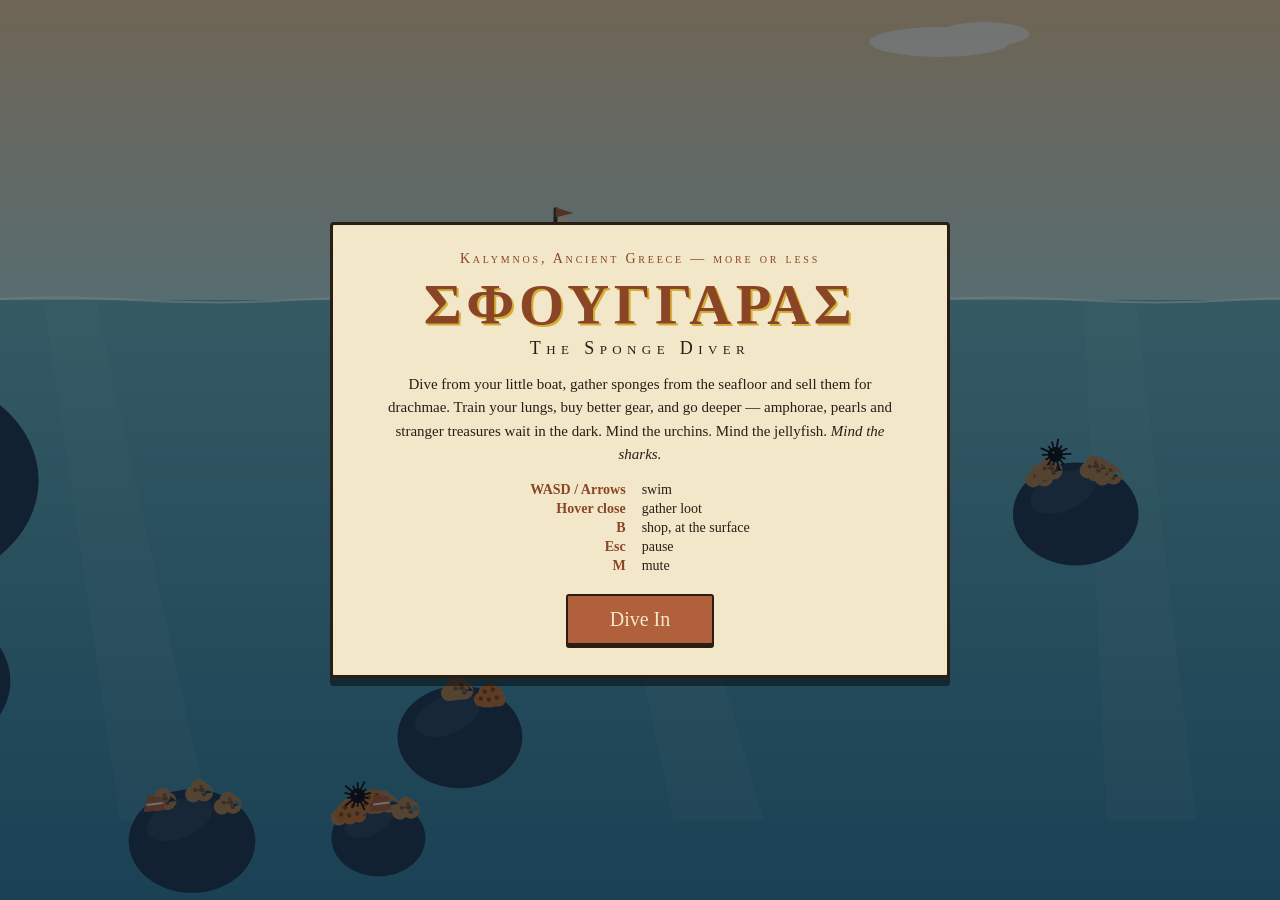
==== index.html @ 18e49848 "all" ====
<!DOCTYPE html>
<html lang="en">
<head>
  <meta charset="UTF-8">
  <meta name="viewport" content="width=device-width, initial-scale=1, maximum-scale=1, user-scalable=no, viewport-fit=cover">
  <title>Σφουγγαράς — Sponge Diver</title>
  <link rel="icon" href="data:image/svg+xml,<svg xmlns='http://www.w3.org/2000/svg' viewBox='0 0 100 100'><text y='.9em' font-size='90'>🔱</text></svg>">
  <link rel="stylesheet" href="style.css">
</head>
<body>

  <canvas id="sea"></canvas>

  <!-- In-game HUD -->
  <div id="hud" class="hidden">
    <div class="hud-panel meander-top">
      <div class="breath-row">
        <span class="hud-label">Breath</span>
        <div class="breath-bar"><div id="breath-fill"></div></div>
      </div>
      <div class="hud-stats">
        <span id="hud-depth">0 m</span>
        <span id="hud-money">₯ 0</span>
      </div>
    </div>
    <div class="hud-panel bag-panel meander-top">
      <span class="hud-label">Net Bag</span>
      <div id="bag-pips"></div>
    </div>
  </div>

  <div id="caption"></div>
  <div id="toasts"></div>
  <div id="surface-hint" class="hidden">At the surface &nbsp;·&nbsp; <b>B</b> — boat shop &nbsp;·&nbsp; <b>S / ↓</b> — dive</div>
  <div id="vignette"></div>
  <div id="flash"></div>

  <!-- Touch layer (only shown on coarse-pointer devices) -->
  <div id="joy-base" class="hidden"></div>
  <div id="joy-knob" class="hidden"></div>
  <button id="touch-pause" class="touch-btn">II</button>
  <button id="touch-shop" class="touch-btn hidden">⛵ Boat Shop</button>

  <!-- Catch sold tally -->
  <div id="tally" class="hidden meander-top"></div>

  <!-- Shop overlay -->
  <div id="shop" class="overlay hidden">
    <div class="panel shop-panel meander-top">
      <div class="shop-head">
        <h2>The Boat Shop</h2>
        <p class="shop-sub">Fine diving equipment &amp; questionable blessings</p>
        <div class="shop-money" id="shop-money">₯ 0</div>
      </div>
      <div id="shop-cards"></div>
      <button class="btn" id="shop-close">Back to the water &nbsp;(B)</button>
    </div>
  </div>

  <!-- Title screen -->
  <div id="title" class="overlay">
    <div class="panel title-panel meander-top">
      <p class="title-eyebrow">Kalymnos, Ancient Greece — more or less</p>
      <h1>ΣΦΟΥΓΓΑΡΑΣ</h1>
      <p class="title-sub">The Sponge Diver</p>
      <p class="title-blurb">
        Dive from your little boat, gather sponges from the seafloor and sell them
        for drachmae. Train your lungs, buy better gear, and go deeper —
        amphorae, pearls and stranger treasures wait in the dark.
        Mind the urchins. Mind the jellyfish. <em>Mind the sharks.</em>
      </p>
      <div class="controls-grid">
        <span><b>WASD / Arrows</b></span><span>swim</span>
        <span><b>Hover close</b></span><span>gather loot</span>
        <span><b>B</b></span><span>shop, at the surface</span>
        <span><b>Esc</b></span><span>pause</span>
        <span><b>M</b></span><span>mute</span>
      </div>
      <button class="btn btn-big" id="start-btn">Dive In</button>
      <p class="title-save-note hidden" id="title-save-note"></p>
    </div>
  </div>

  <!-- Pause -->
  <div id="pause" class="overlay hidden">
    <div class="panel pause-panel meander-top">
      <h2>Paused</h2>
      <div id="pause-stats" class="pause-stats"></div>
      <div class="pause-buttons">
        <button class="btn" id="resume-btn">Keep Diving (Esc)</button>
        <button class="btn btn-quiet" id="mute-btn">Mute</button>
        <button class="btn btn-quiet" id="reset-btn">Reset Save</button>
      </div>
    </div>
  </div>

  <!-- Blackout -->
  <div id="blackout" class="overlay hidden">
    <div class="blackout-text">
      <h2>Blackout</h2>
      <p id="blackout-line">The sea keeps your catch. The crew hauls you up.</p>
    </div>
  </div>

  <script src="js/config.js"></script>
  <script src="js/utils.js"></script>
  <script src="js/save.js"></script>
  <script src="js/audio.js"></script>
  <script src="js/world.js"></script>
  <script src="js/touch.js"></script>
  <script src="js/player.js"></script>
  <script src="js/dangers.js"></script>
  <script src="js/render.js"></script>
  <script src="js/hud.js"></script>
  <script src="js/shop.js"></script>
  <script src="js/main.js"></script>
</body>
</html>
---- style.css ----
/* Σφουγγαράς — Sponge Diver. Greek-pottery UI: cream, terracotta, ink, gold. */

:root {
  --cream: #f3e7c9;
  --cream-dim: #e5d5ae;
  --ink: #2b1d16;
  --terracotta: #b0603a;
  --terracotta-dark: #8a4527;
  --gold: #d4af37;
  --sea-deep: #071c38;
}

* { margin: 0; padding: 0; box-sizing: border-box; }

html, body { height: 100%; overflow: hidden; }

body {
  font-family: Georgia, 'Times New Roman', serif;
  background: var(--sea-deep);
  color: var(--ink);
  user-select: none;
  -webkit-user-select: none;
}

#sea { position: fixed; inset: 0; display: block; touch-action: none; }

.hidden { display: none !important; }

/* Greek key (meander) strip, used as a top border on panels */
.meander-top {
  border-top: 12px solid transparent;
  border-image: url("data:image/svg+xml,%3Csvg xmlns='http://www.w3.org/2000/svg' width='24' height='12' viewBox='0 0 24 12'%3E%3Crect width='24' height='12' fill='%232b1d16'/%3E%3Cpath d='M2 10 V3 H21 V7 H16 V5 H13 V10 M6 10 V6 H9 V10' fill='none' stroke='%23f3e7c9' stroke-width='1.6'/%3E%3C/svg%3E") 0 0 12 0 repeat;
}

/* ---------- HUD ---------- */

#hud {
  position: fixed;
  top: 14px;
  left: 14px;
  display: flex;
  flex-direction: column;
  gap: 10px;
  z-index: 20;
  pointer-events: none;
}

.hud-panel {
  background: var(--cream);
  border: 2px solid var(--ink);
  border-radius: 3px;
  padding: 9px 12px 8px;
  box-shadow: 0 3px 0 rgba(0, 0, 0, 0.35);
  min-width: 230px;
}

.hud-label {
  font-variant: small-caps;
  letter-spacing: 0.08em;
  font-size: 13px;
  color: var(--terracotta-dark);
}

.breath-row { display: flex; align-items: center; gap: 8px; }

.breath-bar {
  flex: 1;
  height: 14px;
  background: var(--cream-dim);
  border: 2px solid var(--ink);
  border-radius: 2px;
  overflow: hidden;
}

#breath-fill {
  height: 100%;
  width: 100%;
  background: linear-gradient(90deg, #2e7d6b, #4aa88f);
  transition: width 0.12s linear;
}

#breath-fill.low { background: linear-gradient(90deg, #a03123, #d4553f); }

.hud-stats {
  display: flex;
  justify-content: space-between;
  margin-top: 6px;
  font-size: 16px;
}

#hud-money { color: var(--terracotta-dark); font-weight: bold; }

.bag-panel { min-width: 0; }

#bag-pips { display: flex; flex-wrap: wrap; gap: 4px; margin-top: 6px; max-width: 210px; }

#bag-pips .pip {
  width: 11px;
  height: 11px;
  border-radius: 50%;
  border: 2px solid var(--ink);
  background: var(--cream-dim);
}

#bag-pips .pip.full { background: var(--terracotta); }

/* ---------- Captions, toasts, hints ---------- */

#caption {
  position: fixed;
  top: 22%;
  width: 100%;
  text-align: center;
  font-variant: small-caps;
  letter-spacing: 0.35em;
  font-size: 26px;
  color: var(--cream);
  text-shadow: 0 2px 8px rgba(0, 0, 0, 0.7);
  opacity: 0;
  transition: opacity 0.6s ease;
  z-index: 15;
  pointer-events: none;
}

#caption.show { opacity: 1; }

#toasts {
  position: fixed;
  right: 16px;
  top: 16px;
  display: flex;
  flex-direction: column;
  align-items: flex-end;
  gap: 6px;
  z-index: 25;
  pointer-events: none;
}

.toast {
  background: var(--cream);
  border: 2px solid var(--ink);
  border-radius: 3px;
  padding: 5px 12px;
  font-size: 14px;
  box-shadow: 0 2px 0 rgba(0, 0, 0, 0.35);
  animation: toast-in 0.18s ease-out;
}

.toast.warn { background: #f0c9b4; border-color: #7a2d18; color: #7a2d18; }

.toast.big {
  background: var(--gold);
  font-size: 17px;
  font-weight: bold;
  border-width: 3px;
}

@keyframes toast-in {
  from { transform: translateX(24px); opacity: 0; }
  to { transform: translateX(0); opacity: 1; }
}

.toast.out { opacity: 0; transition: opacity 0.5s ease; }

#surface-hint {
  position: fixed;
  bottom: 26px;
  width: 100%;
  text-align: center;
  color: var(--cream);
  font-size: 15px;
  letter-spacing: 0.04em;
  text-shadow: 0 1px 6px rgba(0, 0, 0, 0.8);
  z-index: 15;
  pointer-events: none;
}

/* Low-breath red vignette + sting flash */

#vignette {
  position: fixed;
  inset: 0;
  pointer-events: none;
  z-index: 10;
  opacity: 0;
  background: radial-gradient(ellipse at center, transparent 52%, rgba(140, 12, 4, 0.75) 100%);
}

#flash {
  position: fixed;
  inset: 0;
  pointer-events: none;
  z-index: 11;
  opacity: 0;
  background: rgba(190, 30, 16, 0.5);
}

/* ---------- Sell tally ---------- */

#tally {
  position: fixed;
  left: 50%;
  top: 16%;
  transform: translateX(-50%);
  background: var(--cream);
  border: 2px solid var(--ink);
  border-radius: 3px;
  padding: 12px 22px 14px;
  min-width: 260px;
  z-index: 22;
  box-shadow: 0 4px 0 rgba(0, 0, 0, 0.4);
}

#tally h3 {
  font-variant: small-caps;
  letter-spacing: 0.12em;
  text-align: center;
  margin-bottom: 8px;
  color: var(--terracotta-dark);
}

#tally .tally-line { display: flex; justify-content: space-between; gap: 24px; font-size: 15px; }

#tally .tally-total {
  display: flex;
  justify-content: space-between;
  margin-top: 8px;
  padding-top: 6px;
  border-top: 2px solid var(--ink);
  font-weight: bold;
  font-size: 17px;
}

#tally .tally-note { margin-top: 6px; font-size: 12.5px; font-style: italic; text-align: center; color: var(--terracotta-dark); }

/* ---------- Overlays ---------- */

.overlay {
  position: fixed;
  inset: 0;
  display: flex;
  align-items: center;
  justify-content: center;
  z-index: 40;
  background: rgba(4, 15, 28, 0.55);
}

.panel {
  background: var(--cream);
  border: 3px solid var(--ink);
  border-radius: 4px;
  padding: 26px 34px 30px;
  box-shadow: 0 8px 0 rgba(0, 0, 0, 0.45);
  max-width: 640px;
  max-height: 88vh;
  overflow-y: auto;
}

.btn {
  font-family: inherit;
  font-size: 16px;
  background: var(--terracotta);
  color: var(--cream);
  border: 2px solid var(--ink);
  border-radius: 3px;
  padding: 8px 20px;
  cursor: pointer;
  box-shadow: 0 3px 0 var(--ink);
}

.btn:hover { background: var(--terracotta-dark); }

.btn:active { transform: translateY(2px); box-shadow: 0 1px 0 var(--ink); }

.btn:disabled { background: #9c9484; cursor: default; box-shadow: 0 3px 0 var(--ink); transform: none; }

.btn-big { font-size: 20px; padding: 12px 42px; }

.btn-quiet { background: var(--cream-dim); color: var(--ink); }

.btn-quiet:hover { background: #d8c491; }

/* Title */

.title-panel { text-align: center; width: 620px; }

.title-eyebrow {
  font-variant: small-caps;
  letter-spacing: 0.2em;
  font-size: 14px;
  color: var(--terracotta-dark);
}

.title-panel h1 {
  font-size: 58px;
  letter-spacing: 0.08em;
  margin: 4px 0 0;
  color: var(--terracotta-dark);
  text-shadow: 2px 2px 0 var(--gold);
}

.title-sub {
  font-variant: small-caps;
  letter-spacing: 0.3em;
  font-size: 18px;
  margin-bottom: 14px;
}

.title-blurb { font-size: 15px; line-height: 1.55; margin: 0 12px 16px; }

.controls-grid {
  display: grid;
  grid-template-columns: auto auto;
  gap: 3px 16px;
  justify-content: center;
  font-size: 14px;
  margin-bottom: 20px;
}

.controls-grid span:nth-child(odd) { text-align: right; color: var(--terracotta-dark); }

.controls-grid span:nth-child(even) { text-align: left; }

.title-save-note { margin-top: 12px; font-size: 13px; font-style: italic; }

/* Shop */

.shop-panel { width: 660px; }

.shop-head { text-align: center; margin-bottom: 16px; position: relative; }

.shop-head h2 { font-variant: small-caps; letter-spacing: 0.15em; font-size: 30px; color: var(--terracotta-dark); }

.shop-sub { font-style: italic; font-size: 13.5px; }

.shop-money {
  position: absolute;
  right: 0;
  top: 4px;
  font-size: 19px;
  font-weight: bold;
  color: var(--terracotta-dark);
}

#shop-cards { display: grid; grid-template-columns: 1fr 1fr; gap: 10px; margin-bottom: 16px; }

.shop-card {
  border: 2px solid var(--ink);
  border-radius: 3px;
  background: #efe0bc;
  padding: 9px 11px;
  display: flex;
  gap: 10px;
  align-items: flex-start;
}

.shop-card.maxed { opacity: 0.62; }

.shop-card .card-icon { font-size: 26px; line-height: 1.2; }

.shop-card .card-body { flex: 1; min-width: 0; }

.shop-card h3 { font-size: 15.5px; display: flex; justify-content: space-between; align-items: baseline; }

.shop-card .tier-pips { font-size: 11px; letter-spacing: 2px; color: var(--terracotta-dark); white-space: nowrap; }

.shop-card .card-flavor { font-size: 12px; font-style: italic; color: #5d4a3a; margin: 2px 0 4px; }

.shop-card .card-effect { font-size: 13px; margin-bottom: 6px; }

.shop-card .btn { font-size: 13.5px; padding: 4px 12px; box-shadow: 0 2px 0 var(--ink); }

/* Pause */

.pause-panel { text-align: center; min-width: 420px; }

.pause-panel h2 { font-variant: small-caps; letter-spacing: 0.2em; font-size: 28px; color: var(--terracotta-dark); margin-bottom: 12px; }

.pause-stats {
  display: grid;
  grid-template-columns: auto auto;
  gap: 3px 18px;
  justify-content: center;
  font-size: 15px;
  margin-bottom: 18px;
}

.pause-stats span:nth-child(odd) { text-align: right; color: var(--terracotta-dark); font-variant: small-caps; }

.pause-stats span:nth-child(even) { text-align: left; }

.pause-buttons { display: flex; gap: 10px; justify-content: center; }

/* Blackout */

#blackout { background: rgba(2, 6, 12, 0); transition: background 1.6s ease; }

#blackout.dark { background: rgba(2, 6, 12, 0.96); }

.blackout-text { text-align: center; color: var(--cream); opacity: 0; transition: opacity 1s ease 0.7s; }

#blackout.dark .blackout-text { opacity: 1; }

.blackout-text h2 { font-variant: small-caps; letter-spacing: 0.3em; font-size: 34px; margin-bottom: 10px; }

.blackout-text p { font-style: italic; font-size: 16px; }

/* ---------- Touch layer ---------- */

body:not(.touch) .touch-btn { display: none; }

#joy-base, #joy-knob {
  position: fixed;
  border-radius: 50%;
  pointer-events: none;
  z-index: 30;
}

#joy-base {
  width: 110px;
  height: 110px;
  border: 2px solid rgba(243, 231, 201, 0.55);
  background: rgba(243, 231, 201, 0.08);
}

#joy-knob {
  width: 48px;
  height: 48px;
  background: rgba(243, 231, 201, 0.55);
  border: 2px solid rgba(43, 29, 22, 0.6);
}

.touch-btn {
  position: fixed;
  z-index: 26;
  font-family: inherit;
  background: rgba(243, 231, 201, 0.9);
  color: var(--ink);
  border: 2px solid var(--ink);
  border-radius: 26px;
  box-shadow: 0 3px 0 rgba(0, 0, 0, 0.35);
  touch-action: manipulation;
}

#touch-pause {
  top: 14px;
  right: 14px;
  width: 46px;
  height: 46px;
  font-size: 17px;
  font-weight: bold;
  letter-spacing: 1px;
}

#touch-shop {
  bottom: 64px;
  left: 50%;
  transform: translateX(-50%);
  font-size: 17px;
  padding: 12px 26px;
}

body.touch #toasts { top: 70px; }

/* ---------- Small screens ---------- */

@media (max-width: 700px) {

  .hud-panel { min-width: 168px; padding: 7px 10px 6px; }

  .hud-stats { font-size: 14px; }

  .hud-label { font-size: 11.5px; }

  #bag-pips { max-width: 150px; }

  #bag-pips .pip { width: 9px; height: 9px; }

  #caption { font-size: 19px; letter-spacing: 0.22em; }

  .toast { font-size: 12.5px; padding: 4px 9px; }

  .panel { padding: 18px 16px 20px; max-width: 94vw; max-height: 86vh; }

  .title-panel, .shop-panel, .pause-panel { width: 94vw; min-width: 0; }

  .title-panel h1 { font-size: 38px; }

  .title-sub { font-size: 14px; letter-spacing: 0.2em; }

  .title-blurb { font-size: 13.5px; margin: 0 2px 12px; }

  .shop-head h2 { font-size: 22px; }

  .shop-money { position: static; margin-top: 4px; }

  #shop-cards { grid-template-columns: 1fr; gap: 8px; }

  #tally { min-width: 220px; padding: 10px 16px 12px; top: 12%; }

  #surface-hint { font-size: 13.5px; bottom: 18px; }

  .btn-big { font-size: 18px; padding: 12px 34px; }
}
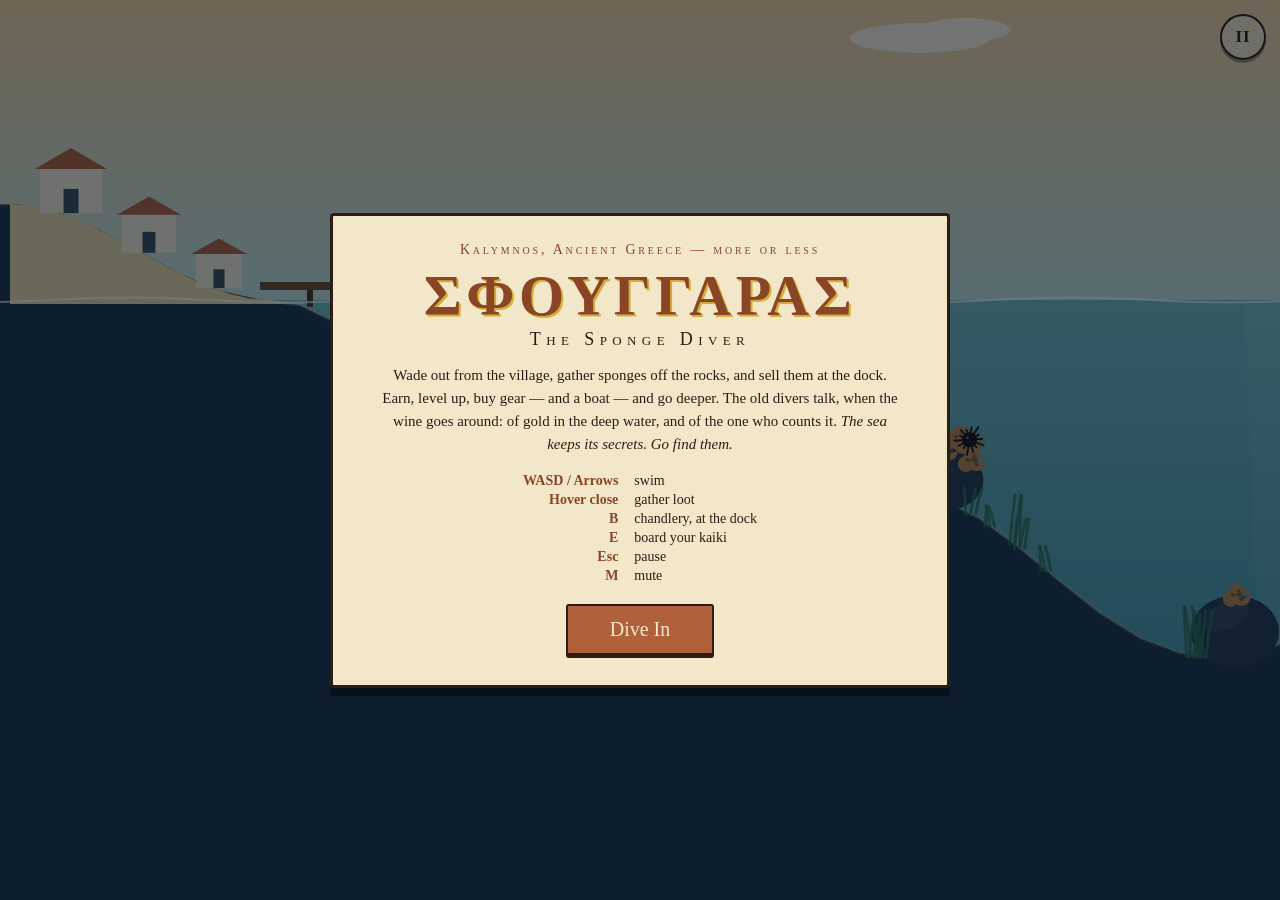
==== commit f172060d: "more" ====
--- a/index.html
+++ b/index.html
@@ -18,20 +18,25 @@
         <span class="hud-label">Breath</span>
         <div class="breath-bar"><div id="breath-fill"></div></div>
       </div>
+      <div class="xp-row">
+        <span class="hud-label" id="hud-level">Lv 0</span>
+        <div class="xp-bar"><div id="xp-fill"></div></div>
+      </div>
       <div class="hud-stats">
         <span id="hud-depth">0 m</span>
         <span id="hud-money">₯ 0</span>
       </div>
     </div>
     <div class="hud-panel bag-panel meander-top">
-      <span class="hud-label">Net Bag</span>
+      <span class="hud-label">Net Bag <em id="bag-weight">0/2 wt</em></span>
       <div id="bag-pips"></div>
+      <span id="hud-hold" class="hud-hold hidden">⛵ Hold 0/24 wt</span>
     </div>
   </div>
 
   <div id="caption"></div>
   <div id="toasts"></div>
-  <div id="surface-hint" class="hidden">At the surface &nbsp;·&nbsp; <b>B</b> — boat shop &nbsp;·&nbsp; <b>S / ↓</b> — dive</div>
+  <div id="surface-hint" class="hidden">At the surface</div>
   <div id="vignette"></div>
   <div id="flash"></div>
 
@@ -39,7 +44,9 @@
   <div id="joy-base" class="hidden"></div>
   <div id="joy-knob" class="hidden"></div>
   <button id="touch-pause" class="touch-btn">II</button>
-  <button id="touch-shop" class="touch-btn hidden">⛵ Boat Shop</button>
+  <button id="touch-shop" class="touch-btn hidden">🏺 Chandlery</button>
+  <button id="touch-temple" class="touch-btn hidden">🏛️ Temple</button>
+  <button id="touch-boat" class="touch-btn hidden">⛵ Board</button>
 
   <!-- Catch sold tally -->
   <div id="tally" class="hidden meander-top"></div>
@@ -48,12 +55,43 @@
   <div id="shop" class="overlay hidden">
     <div class="panel shop-panel meander-top">
       <div class="shop-head">
-        <h2>The Boat Shop</h2>
+        <h2>The Dockside Chandlery</h2>
         <p class="shop-sub">Fine diving equipment &amp; questionable blessings</p>
         <div class="shop-money" id="shop-money">₯ 0</div>
       </div>
       <div id="shop-cards"></div>
       <button class="btn" id="shop-close">Back to the water &nbsp;(B)</button>
+    </div>
+  </div>
+
+  <!-- Temple overlay -->
+  <div id="temple" class="overlay hidden">
+    <div class="panel shop-panel meander-top">
+      <div class="shop-head">
+        <h2>The Temple of Poseidon</h2>
+        <p class="shop-sub">The god teaches those who cross the deep water</p>
+        <div class="temple-stats" id="temple-stats"></div>
+        <div class="shop-money" id="temple-money">₯ 0</div>
+      </div>
+      <div id="temple-cards"></div>
+      <button class="btn" id="temple-close">Back to the water &nbsp;(T)</button>
+    </div>
+  </div>
+
+  <!-- Message in a bottle -->
+  <div id="parchment" class="overlay hidden">
+    <div class="panel parchment-panel">
+      <p class="parchment-eyebrow">A message, sealed with wax</p>
+      <p class="parchment-text">
+        «So you found my cave — and my fino beds. Keep them; where I have gone
+        I need no sponges. Listen: cross the deep water, past the kelp, past
+        the dark. On the eastern sand stands the temple of the Earth-Shaker,
+        and the god trains the lungs of those who bring him tribute — fish,
+        diver, not coin. And mind the middle of the crossing. What sleeps in
+        the trench owns everything that glitters in it.»
+      </p>
+      <p class="parchment-sign">— Ν.</p>
+      <button class="btn" id="parchment-close">Fold it away</button>
     </div>
   </div>
 
@@ -64,15 +102,17 @@
       <h1>ΣΦΟΥΓΓΑΡΑΣ</h1>
       <p class="title-sub">The Sponge Diver</p>
       <p class="title-blurb">
-        Dive from your little boat, gather sponges from the seafloor and sell them
-        for drachmae. Train your lungs, buy better gear, and go deeper —
-        amphorae, pearls and stranger treasures wait in the dark.
-        Mind the urchins. Mind the jellyfish. <em>Mind the sharks.</em>
+        Wade out from the village, gather sponges off the rocks, and sell them
+        at the dock. Earn, level up, buy gear — and a boat — and go deeper.
+        The old divers talk, when the wine goes around: of gold in the deep
+        water, and of the one who counts it. <em>The sea keeps its secrets.
+        Go find them.</em>
       </p>
       <div class="controls-grid">
         <span><b>WASD / Arrows</b></span><span>swim</span>
         <span><b>Hover close</b></span><span>gather loot</span>
-        <span><b>B</b></span><span>shop, at the surface</span>
+        <span><b>B</b></span><span>chandlery, at the dock</span>
+        <span><b>E</b></span><span>board your kaiki</span>
         <span><b>Esc</b></span><span>pause</span>
         <span><b>M</b></span><span>mute</span>
       </div>
@@ -89,8 +129,10 @@
       <div class="pause-buttons">
         <button class="btn" id="resume-btn">Keep Diving (Esc)</button>
         <button class="btn btn-quiet" id="mute-btn">Mute</button>
+        <button class="btn btn-quiet" id="dev-btn">⚡ Dev Mode: Off</button>
         <button class="btn btn-quiet" id="reset-btn">Reset Save</button>
       </div>
+      <p class="pause-note">Dev mode (also the <b>G</b> key): max fitness &amp; stats, no damage, see everything — for exploring the world.</p>
     </div>
   </div>
 
@@ -98,7 +140,7 @@
   <div id="blackout" class="overlay hidden">
     <div class="blackout-text">
       <h2>Blackout</h2>
-      <p id="blackout-line">The sea keeps your catch. The crew hauls you up.</p>
+      <p id="blackout-line">The sea keeps your catch. The fishermen drag you out.</p>
     </div>
   </div>
 
@@ -109,10 +151,13 @@
   <script src="js/world.js"></script>
   <script src="js/touch.js"></script>
   <script src="js/player.js"></script>
+  <script src="js/boat.js"></script>
+  <script src="js/fauna.js"></script>
   <script src="js/dangers.js"></script>
   <script src="js/render.js"></script>
   <script src="js/hud.js"></script>
   <script src="js/shop.js"></script>
+  <script src="js/temple.js"></script>
   <script src="js/main.js"></script>
 </body>
 </html>
--- a/style.css
+++ b/style.css
@@ -90,7 +90,33 @@
 
 #hud-money { color: var(--terracotta-dark); font-weight: bold; }
 
+/* level + experience */
+
+.xp-row { display: flex; align-items: center; gap: 8px; margin-top: 5px; }
+
+#hud-level { min-width: 34px; }
+
+.xp-bar {
+  flex: 1;
+  height: 7px;
+  background: var(--cream-dim);
+  border: 2px solid var(--ink);
+  border-radius: 2px;
+  overflow: hidden;
+}
+
+#xp-fill {
+  height: 100%;
+  width: 0%;
+  background: linear-gradient(90deg, #b98a2c, var(--gold));
+  transition: width 0.25s ease;
+}
+
 .bag-panel { min-width: 0; }
+
+#bag-weight { font-style: normal; font-size: 11.5px; color: var(--ink); opacity: 0.75; margin-left: 6px; }
+
+.hud-hold { display: block; margin-top: 6px; font-size: 13px; color: var(--terracotta-dark); font-weight: bold; }
 
 #bag-pips { display: flex; flex-wrap: wrap; gap: 4px; margin-top: 6px; max-width: 210px; }
 
@@ -370,6 +396,51 @@
 
 .shop-card .btn { font-size: 13.5px; padding: 4px 12px; box-shadow: 0 2px 0 var(--ink); }
 
+/* Temple */
+
+.temple-stats {
+  display: flex;
+  justify-content: center;
+  gap: 18px;
+  font-size: 14px;
+  font-variant: small-caps;
+  letter-spacing: 0.06em;
+  color: var(--terracotta-dark);
+  margin-top: 4px;
+}
+
+#temple-cards { display: grid; grid-template-columns: 1fr; gap: 10px; margin-bottom: 16px; }
+
+.temple-hint { font-size: 13px; font-style: italic; color: #5d4a3a; text-align: center; margin-top: 4px; }
+
+/* Parchment — the message in the bottle */
+
+.parchment-panel {
+  width: 480px;
+  text-align: center;
+  background: #efdfb3;
+  border-color: #6a4a24;
+  box-shadow: 0 8px 0 rgba(0, 0, 0, 0.45), inset 0 0 60px rgba(150, 110, 50, 0.25);
+}
+
+.parchment-eyebrow {
+  font-variant: small-caps;
+  letter-spacing: 0.2em;
+  font-size: 13px;
+  color: var(--terracotta-dark);
+  margin-bottom: 10px;
+}
+
+.parchment-text {
+  font-style: italic;
+  font-size: 16.5px;
+  line-height: 1.65;
+  color: #3d2a16;
+  margin-bottom: 8px;
+}
+
+.parchment-sign { font-size: 15px; color: #3d2a16; margin-bottom: 16px; }
+
 /* Pause */
 
 .pause-panel { text-align: center; min-width: 420px; }
@@ -389,7 +460,11 @@
 
 .pause-stats span:nth-child(even) { text-align: left; }
 
-.pause-buttons { display: flex; gap: 10px; justify-content: center; }
+.pause-buttons { display: flex; gap: 10px; justify-content: center; flex-wrap: wrap; }
+
+.pause-note { margin-top: 12px; font-size: 12.5px; font-style: italic; color: #5d4a3a; }
+
+#dev-btn.dev-on { background: var(--gold); color: var(--ink); font-weight: bold; }
 
 /* Blackout */
 
@@ -407,7 +482,7 @@
 
 /* ---------- Touch layer ---------- */
 
-body:not(.touch) .touch-btn { display: none; }
+/* all pills work by mouse or finger — the pause pill is the visible pause button */
 
 #joy-base, #joy-knob {
   position: fixed;
@@ -452,7 +527,7 @@
   letter-spacing: 1px;
 }
 
-#touch-shop {
+#touch-shop, #touch-temple {
   bottom: 64px;
   left: 50%;
   transform: translateX(-50%);
@@ -460,7 +535,15 @@
   padding: 12px 26px;
 }
 
-body.touch #toasts { top: 70px; }
+#touch-boat {
+  bottom: 122px;
+  left: 50%;
+  transform: translateX(-50%);
+  font-size: 17px;
+  padding: 12px 26px;
+}
+
+#toasts { top: 70px; } /* clear of the pause pill */
 
 /* ---------- Small screens ---------- */
 
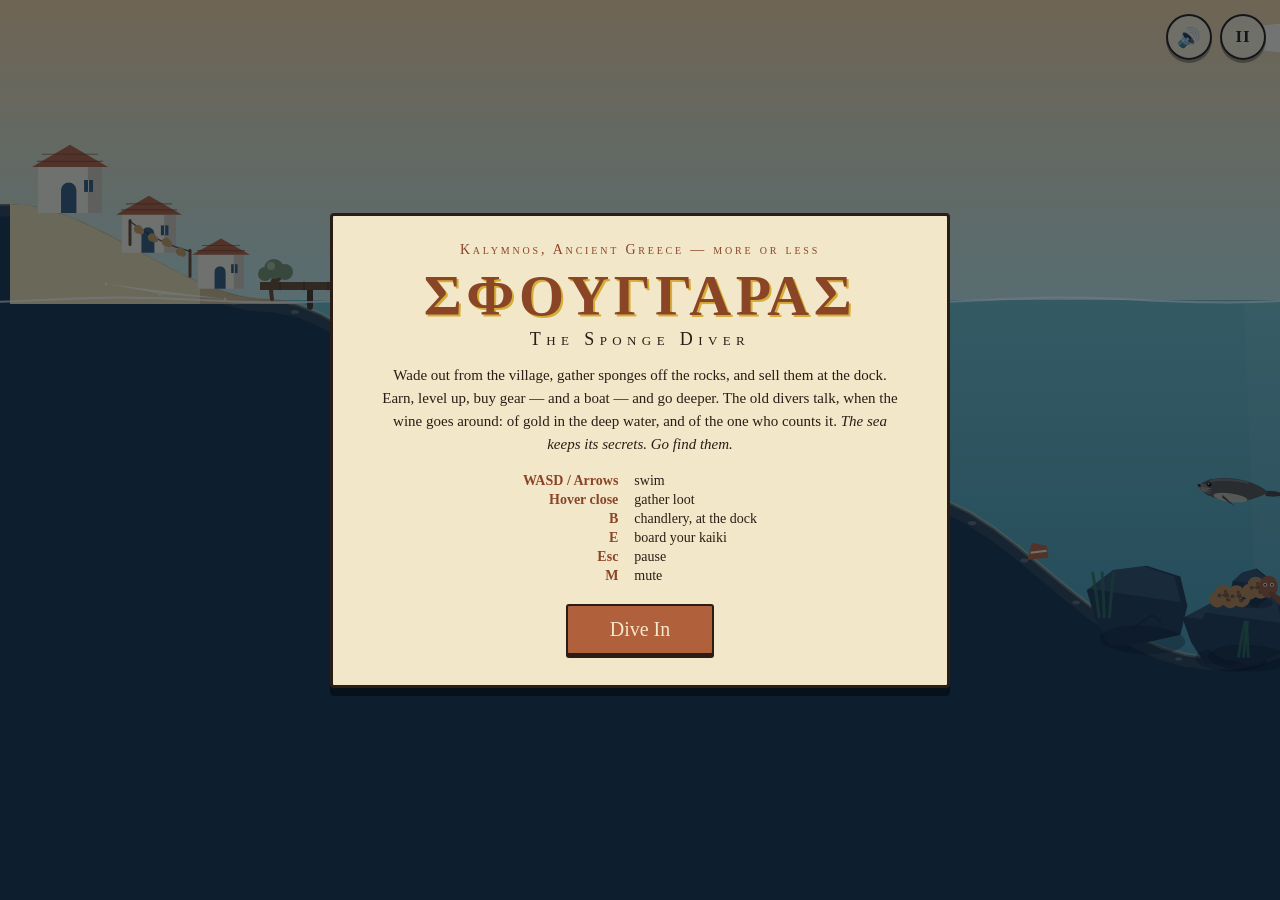
==== commit 5c29ec73: "save" ====
--- a/index.html
+++ b/index.html
@@ -44,6 +44,7 @@
   <div id="joy-base" class="hidden"></div>
   <div id="joy-knob" class="hidden"></div>
   <button id="touch-pause" class="touch-btn">II</button>
+  <button id="mute-pill" class="touch-btn">🔊</button>
   <button id="touch-shop" class="touch-btn hidden">🏺 Chandlery</button>
   <button id="touch-temple" class="touch-btn hidden">🏛️ Temple</button>
   <button id="touch-boat" class="touch-btn hidden">⛵ Board</button>
@@ -82,15 +83,8 @@
   <div id="parchment" class="overlay hidden">
     <div class="panel parchment-panel">
       <p class="parchment-eyebrow">A message, sealed with wax</p>
-      <p class="parchment-text">
-        «So you found my cave — and my fino beds. Keep them; where I have gone
-        I need no sponges. Listen: cross the deep water, past the kelp, past
-        the dark. On the eastern sand stands the temple of the Earth-Shaker,
-        and the god trains the lungs of those who bring him tribute — fish,
-        diver, not coin. And mind the middle of the crossing. What sleeps in
-        the trench owns everything that glitters in it.»
-      </p>
-      <p class="parchment-sign">— Ν.</p>
+      <p class="parchment-text" id="parchment-text"></p>
+      <p class="parchment-sign">— Νίκανδρος</p>
       <button class="btn" id="parchment-close">Fold it away</button>
     </div>
   </div>
@@ -136,11 +130,21 @@
     </div>
   </div>
 
-  <!-- Blackout -->
+  <!-- Blackout: the rescue -->
   <div id="blackout" class="overlay hidden">
     <div class="blackout-text">
       <h2>Blackout</h2>
-      <p id="blackout-line">The sea keeps your catch. The fishermen drag you out.</p>
+      <p id="blackout-line">A hand closes on your wrist.</p>
+    </div>
+  </div>
+
+  <!-- Game over: beyond the buddy's reach -->
+  <div id="gameover" class="overlay hidden">
+    <div class="blackout-text">
+      <h2>ΘΑΝΑΤΟΣ</h2>
+      <p id="gameover-line">The sea keeps you.</p>
+      <p class="gameover-rule">The first rule of freediving: never dive beyond your buddy's reach.</p>
+      <button class="btn btn-big" id="again-btn">Begin Again</button>
     </div>
   </div>
 
--- a/style.css
+++ b/style.css
@@ -468,9 +468,13 @@
 
 /* Blackout */
 
-#blackout { background: rgba(2, 6, 12, 0); transition: background 1.6s ease; }
-
-#blackout.dark { background: rgba(2, 6, 12, 0.96); }
+#blackout, #gameover { background: rgba(2, 6, 12, 0); transition: background 1.6s ease; }
+
+#blackout.dark, #gameover.dark { background: rgba(2, 6, 12, 0.97); }
+
+#gameover .gameover-rule { margin-top: 14px; font-size: 13.5px; font-variant: small-caps; letter-spacing: 0.12em; color: #b9a98a; }
+
+#gameover .btn { margin-top: 22px; }
 
 .blackout-text { text-align: center; color: var(--cream); opacity: 0; transition: opacity 1s ease 0.7s; }
 
@@ -527,6 +531,14 @@
   letter-spacing: 1px;
 }
 
+#mute-pill {
+  top: 14px;
+  right: 68px;
+  width: 46px;
+  height: 46px;
+  font-size: 19px;
+}
+
 #touch-shop, #touch-temple {
   bottom: 64px;
   left: 50%;
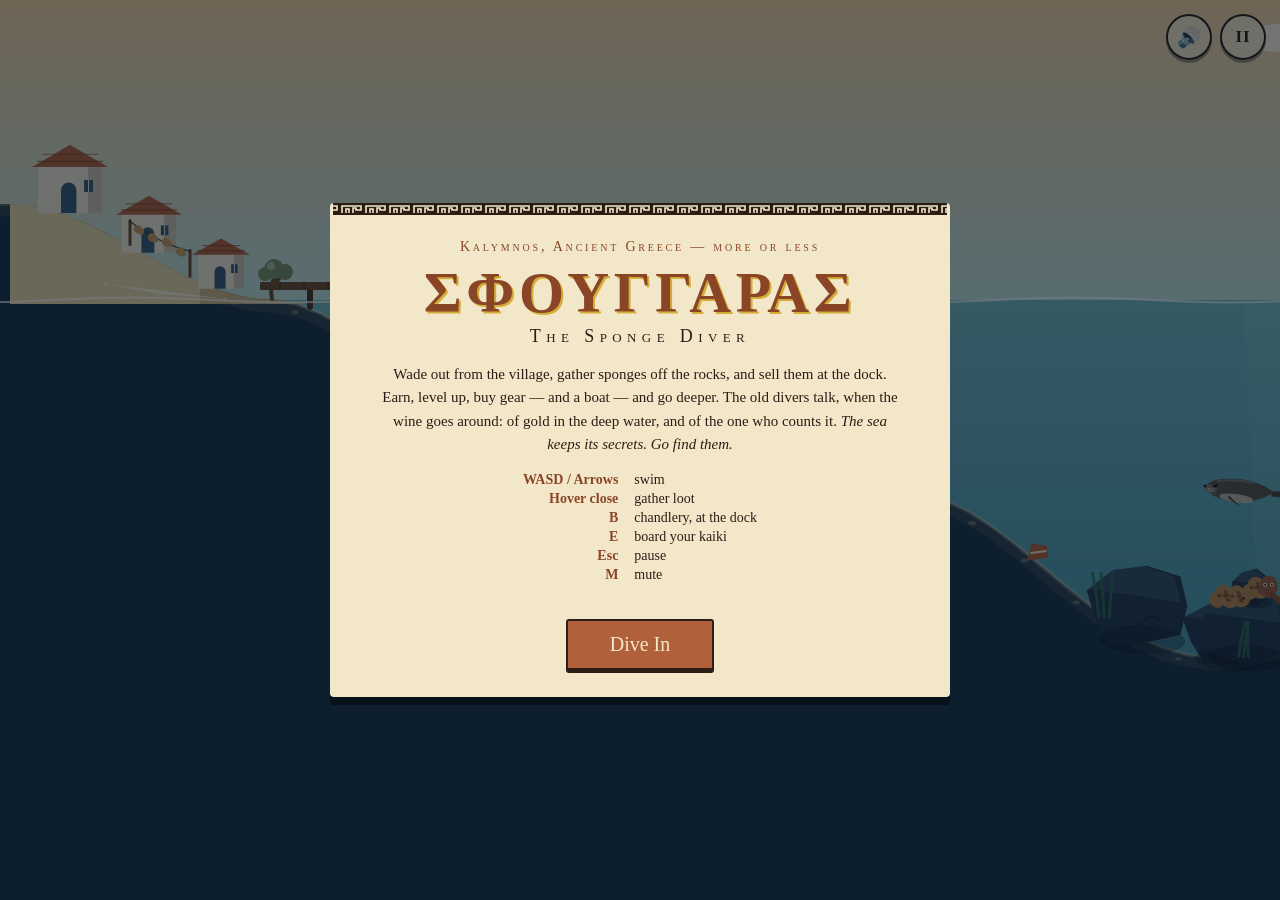
==== commit 2822cff4: "doing more" ====
--- a/index.html
+++ b/index.html
@@ -48,6 +48,7 @@
   <button id="touch-shop" class="touch-btn hidden">🏺 Chandlery</button>
   <button id="touch-temple" class="touch-btn hidden">🏛️ Temple</button>
   <button id="touch-boat" class="touch-btn hidden">⛵ Board</button>
+  <button id="touch-forge" class="touch-btn hidden">🔥 Forge</button>
 
   <!-- Catch sold tally -->
   <div id="tally" class="hidden meander-top"></div>
@@ -55,27 +56,49 @@
   <!-- Shop overlay -->
   <div id="shop" class="overlay hidden">
     <div class="panel shop-panel meander-top">
+      <button class="panel-x" id="shop-x" aria-label="Back to the water">×</button>
       <div class="shop-head">
         <h2>The Dockside Chandlery</h2>
         <p class="shop-sub">Fine diving equipment &amp; questionable blessings</p>
         <div class="shop-money" id="shop-money">₯ 0</div>
       </div>
-      <div id="shop-cards"></div>
-      <button class="btn" id="shop-close">Back to the water &nbsp;(B)</button>
+      <div id="shop-cards" class="panel-scroll"></div>
+      <div class="panel-foot">
+        <button class="btn" id="shop-close">Back to the water&nbsp;<span class="key-hint">(B)</span></button>
+      </div>
     </div>
   </div>
 
   <!-- Temple overlay -->
   <div id="temple" class="overlay hidden">
     <div class="panel shop-panel meander-top">
+      <button class="panel-x" id="temple-x" aria-label="Back to the water">×</button>
       <div class="shop-head">
         <h2>The Temple of Poseidon</h2>
         <p class="shop-sub">The god teaches those who cross the deep water</p>
         <div class="temple-stats" id="temple-stats"></div>
         <div class="shop-money" id="temple-money">₯ 0</div>
       </div>
-      <div id="temple-cards"></div>
-      <button class="btn" id="temple-close">Back to the water &nbsp;(T)</button>
+      <div id="temple-cards" class="panel-scroll"></div>
+      <div class="panel-foot">
+        <button class="btn" id="temple-close">Back to the water&nbsp;<span class="key-hint">(T)</span></button>
+      </div>
+    </div>
+  </div>
+
+  <!-- Forge overlay -->
+  <div id="forge" class="overlay hidden">
+    <div class="panel shop-panel meander-top">
+      <button class="panel-x" id="forge-x" aria-label="Back to the water">×</button>
+      <div class="shop-head">
+        <h2>The Forge of Hephaestus</h2>
+        <p class="shop-sub">The smith of the gods. He works for obsidian, not praise</p>
+        <div class="shop-money" id="forge-obsidian">🌋 0</div>
+      </div>
+      <div id="forge-cards" class="panel-scroll"></div>
+      <div class="panel-foot">
+        <button class="btn" id="forge-close">Back to the water&nbsp;<span class="key-hint">(F)</span></button>
+      </div>
     </div>
   </div>
 
@@ -83,9 +106,13 @@
   <div id="parchment" class="overlay hidden">
     <div class="panel parchment-panel">
       <p class="parchment-eyebrow">A message, sealed with wax</p>
-      <p class="parchment-text" id="parchment-text"></p>
-      <p class="parchment-sign">— Νίκανδρος</p>
-      <button class="btn" id="parchment-close">Fold it away</button>
+      <div class="panel-scroll">
+        <p class="parchment-text" id="parchment-text"></p>
+        <p class="parchment-sign">— Νίκανδρος</p>
+      </div>
+      <div class="panel-foot">
+        <button class="btn" id="parchment-close">Fold it away</button>
+      </div>
     </div>
   </div>
 
@@ -95,38 +122,45 @@
       <p class="title-eyebrow">Kalymnos, Ancient Greece — more or less</p>
       <h1>ΣΦΟΥΓΓΑΡΑΣ</h1>
       <p class="title-sub">The Sponge Diver</p>
-      <p class="title-blurb">
-        Wade out from the village, gather sponges off the rocks, and sell them
-        at the dock. Earn, level up, buy gear — and a boat — and go deeper.
-        The old divers talk, when the wine goes around: of gold in the deep
-        water, and of the one who counts it. <em>The sea keeps its secrets.
-        Go find them.</em>
-      </p>
-      <div class="controls-grid">
-        <span><b>WASD / Arrows</b></span><span>swim</span>
-        <span><b>Hover close</b></span><span>gather loot</span>
-        <span><b>B</b></span><span>chandlery, at the dock</span>
-        <span><b>E</b></span><span>board your kaiki</span>
-        <span><b>Esc</b></span><span>pause</span>
-        <span><b>M</b></span><span>mute</span>
-      </div>
-      <button class="btn btn-big" id="start-btn">Dive In</button>
-      <p class="title-save-note hidden" id="title-save-note"></p>
+      <div class="panel-scroll">
+        <p class="title-blurb">
+          Wade out from the village, gather sponges off the rocks, and sell them
+          at the dock. Earn, level up, buy gear — and a boat — and go deeper.
+          The old divers talk, when the wine goes around: of gold in the deep
+          water, and of the one who counts it. <em>The sea keeps its secrets.
+          Go find them.</em>
+        </p>
+        <div class="controls-grid">
+          <span><b>WASD / Arrows</b></span><span>swim</span>
+          <span><b>Hover close</b></span><span>gather loot</span>
+          <span><b>B</b></span><span>chandlery, at the dock</span>
+          <span><b>E</b></span><span>board your kaiki</span>
+          <span><b>Esc</b></span><span>pause</span>
+          <span><b>M</b></span><span>mute</span>
+        </div>
+      </div>
+      <div class="panel-foot">
+        <button class="btn btn-big" id="start-btn">Dive In</button>
+        <p class="title-save-note hidden" id="title-save-note"></p>
+      </div>
     </div>
   </div>
 
   <!-- Pause -->
   <div id="pause" class="overlay hidden">
     <div class="panel pause-panel meander-top">
+      <button class="panel-x" id="pause-x" aria-label="Keep diving">×</button>
       <h2>Paused</h2>
-      <div id="pause-stats" class="pause-stats"></div>
-      <div class="pause-buttons">
-        <button class="btn" id="resume-btn">Keep Diving (Esc)</button>
-        <button class="btn btn-quiet" id="mute-btn">Mute</button>
-        <button class="btn btn-quiet" id="dev-btn">⚡ Dev Mode: Off</button>
-        <button class="btn btn-quiet" id="reset-btn">Reset Save</button>
-      </div>
-      <p class="pause-note">Dev mode (also the <b>G</b> key): max fitness &amp; stats, no damage, see everything — for exploring the world.</p>
+      <div id="pause-stats" class="pause-stats panel-scroll"></div>
+      <div class="panel-foot">
+        <div class="pause-buttons">
+          <button class="btn" id="resume-btn">Keep Diving <span class="key-hint">(Esc)</span></button>
+          <button class="btn btn-quiet" id="mute-btn">Mute</button>
+          <button class="btn btn-quiet" id="dev-btn">⚡ Dev Mode: Off</button>
+          <button class="btn btn-quiet" id="reset-btn">Reset Save</button>
+        </div>
+        <p class="pause-note">Dev mode (also the <b>G</b> key): max fitness &amp; stats, no damage, see everything — for exploring the world.</p>
+      </div>
     </div>
   </div>
 
@@ -162,6 +196,7 @@
   <script src="js/hud.js"></script>
   <script src="js/shop.js"></script>
   <script src="js/temple.js"></script>
+  <script src="js/forge.js"></script>
   <script src="js/main.js"></script>
 </body>
 </html>
--- a/style.css
+++ b/style.css
@@ -20,24 +20,20 @@
   color: var(--ink);
   user-select: none;
   -webkit-user-select: none;
+  overscroll-behavior: none;
+  -webkit-text-size-adjust: 100%;
 }
 
 #sea { position: fixed; inset: 0; display: block; touch-action: none; }
 
 .hidden { display: none !important; }
 
-/* Greek key (meander) strip, used as a top border on panels */
-.meander-top {
-  border-top: 12px solid transparent;
-  border-image: url("data:image/svg+xml,%3Csvg xmlns='http://www.w3.org/2000/svg' width='24' height='12' viewBox='0 0 24 12'%3E%3Crect width='24' height='12' fill='%232b1d16'/%3E%3Cpath d='M2 10 V3 H21 V7 H16 V5 H13 V10 M6 10 V6 H9 V10' fill='none' stroke='%23f3e7c9' stroke-width='1.6'/%3E%3C/svg%3E") 0 0 12 0 repeat;
-}
-
 /* ---------- HUD ---------- */
 
 #hud {
   position: fixed;
-  top: 14px;
-  left: 14px;
+  top: max(14px, env(safe-area-inset-top));
+  left: max(14px, env(safe-area-inset-left));
   display: flex;
   flex-direction: column;
   gap: 10px;
@@ -132,28 +128,38 @@
 
 /* ---------- Captions, toasts, hints ---------- */
 
+/* region names ride in a pottery-ink pill: readable over bright sky and
+   dark deep alike, and it never spills off a phone screen */
 #caption {
   position: fixed;
-  top: 22%;
-  width: 100%;
+  top: 19%;
+  left: 50%;
+  transform: translate(-50%, -10px);
+  max-width: min(92vw, 620px);
+  padding: 8px 24px 10px;
+  background: rgba(24, 15, 10, 0.78);
+  border: 2px solid rgba(243, 231, 201, 0.45);
+  border-radius: 26px;
   text-align: center;
+  text-wrap: balance;
   font-variant: small-caps;
-  letter-spacing: 0.35em;
-  font-size: 26px;
+  letter-spacing: 0.28em;
+  text-indent: 0.28em; /* recenters what letter-spacing pushes left */
+  font-size: 22px;
   color: var(--cream);
-  text-shadow: 0 2px 8px rgba(0, 0, 0, 0.7);
+  text-shadow: 0 1px 4px rgba(0, 0, 0, 0.6);
   opacity: 0;
-  transition: opacity 0.6s ease;
+  transition: opacity 0.5s ease, transform 0.5s ease;
   z-index: 15;
   pointer-events: none;
 }
 
-#caption.show { opacity: 1; }
+#caption.show { opacity: 1; transform: translate(-50%, 0); }
 
 #toasts {
   position: fixed;
-  right: 16px;
-  top: 16px;
+  right: max(16px, env(safe-area-inset-right));
+  top: calc(70px + env(safe-area-inset-top)); /* clear of the pause pill */
   display: flex;
   flex-direction: column;
   align-items: flex-end;
@@ -168,6 +174,7 @@
   border-radius: 3px;
   padding: 5px 12px;
   font-size: 14px;
+  max-width: min(76vw, 440px);
   box-shadow: 0 2px 0 rgba(0, 0, 0, 0.35);
   animation: toast-in 0.18s ease-out;
 }
@@ -190,8 +197,9 @@
 
 #surface-hint {
   position: fixed;
-  bottom: 26px;
+  bottom: calc(26px + env(safe-area-inset-bottom));
   width: 100%;
+  padding: 0 12px;
   text-align: center;
   color: var(--cream);
   font-size: 15px;
@@ -233,6 +241,7 @@
   border-radius: 3px;
   padding: 12px 22px 14px;
   min-width: 260px;
+  max-width: 92vw;
   z-index: 22;
   box-shadow: 0 4px 0 rgba(0, 0, 0, 0.4);
 }
@@ -261,6 +270,11 @@
 
 /* ---------- Overlays ---------- */
 
+/* Every menu is one panel: pinned head, scrolling middle (.panel-scroll),
+   pinned foot (.panel-foot) — so the exit is ALWAYS on screen, never at
+   the bottom of a scroll. Esc, the ×, the foot button, and a tap on the
+   water behind all close it. */
+
 .overlay {
   position: fixed;
   inset: 0;
@@ -268,19 +282,84 @@
   align-items: center;
   justify-content: center;
   z-index: 40;
+  padding: 18px;
   background: rgba(4, 15, 28, 0.55);
 }
 
 .panel {
+  position: relative;
+  display: flex;
+  flex-direction: column;
   background: var(--cream);
   border: 3px solid var(--ink);
   border-radius: 4px;
-  padding: 26px 34px 30px;
+  padding: 24px 34px 24px;
   box-shadow: 0 8px 0 rgba(0, 0, 0, 0.45);
   max-width: 640px;
   max-height: 88vh;
+  max-height: 88dvh;
+  overflow: hidden;
+  animation: panel-pop 0.22s ease-out;
+}
+
+@keyframes panel-pop {
+  from { transform: translateY(10px); opacity: 0; }
+  to { transform: none; opacity: 1; }
+}
+
+.panel-scroll {
+  flex: 1 1 auto;
+  min-height: 0;
   overflow-y: auto;
-}
+  -webkit-overflow-scrolling: touch;
+  overscroll-behavior: contain;
+  scrollbar-width: thin;
+  scrollbar-color: var(--terracotta) transparent;
+  padding: 2px;
+}
+
+.panel-scroll::-webkit-scrollbar { width: 8px; }
+
+.panel-scroll::-webkit-scrollbar-thumb {
+  background: var(--terracotta);
+  border-radius: 4px;
+  border: 2px solid var(--cream);
+}
+
+.panel-foot {
+  flex-shrink: 0;
+  display: flex;
+  flex-direction: column;
+  align-items: center;
+  gap: 8px;
+  padding-top: 14px;
+}
+
+/* the round × in the corner — the same exit, zero scrolling */
+.panel-x {
+  position: absolute;
+  top: 8px;
+  right: 8px;
+  z-index: 2;
+  width: 36px;
+  height: 36px;
+  border-radius: 50%;
+  background: var(--cream-dim);
+  color: var(--ink);
+  border: 2px solid var(--ink);
+  box-shadow: 0 2px 0 var(--ink);
+  font-family: inherit;
+  font-size: 19px;
+  font-weight: bold;
+  line-height: 1;
+  cursor: pointer;
+  touch-action: manipulation;
+  -webkit-tap-highlight-color: transparent;
+}
+
+.panel-x:hover { background: var(--terracotta); color: var(--cream); }
+
+.panel-x:active { transform: translateY(2px); box-shadow: 0 0 0 var(--ink); }
 
 .btn {
   font-family: inherit;
@@ -292,6 +371,8 @@
   padding: 8px 20px;
   cursor: pointer;
   box-shadow: 0 3px 0 var(--ink);
+  touch-action: manipulation;
+  -webkit-tap-highlight-color: transparent;
 }
 
 .btn:hover { background: var(--terracotta-dark); }
@@ -299,6 +380,14 @@
 .btn:active { transform: translateY(2px); box-shadow: 0 1px 0 var(--ink); }
 
 .btn:disabled { background: #9c9484; cursor: default; box-shadow: 0 3px 0 var(--ink); transform: none; }
+
+.btn:focus-visible, .panel-x:focus-visible, .touch-btn:focus-visible {
+  outline: 3px solid var(--gold);
+  outline-offset: 2px;
+}
+
+/* keyboard reminders mean nothing to a thumb */
+body.touch .key-hint { display: none; }
 
 .btn-big { font-size: 20px; padding: 12px 42px; }
 
@@ -347,28 +436,35 @@
 
 .controls-grid span:nth-child(even) { text-align: left; }
 
-.title-save-note { margin-top: 12px; font-size: 13px; font-style: italic; }
+.title-save-note { font-size: 13px; font-style: italic; }
 
 /* Shop */
 
 .shop-panel { width: 660px; }
 
-.shop-head { text-align: center; margin-bottom: 16px; position: relative; }
+.shop-head { text-align: center; margin-bottom: 14px; padding: 0 42px; flex-shrink: 0; }
 
 .shop-head h2 { font-variant: small-caps; letter-spacing: 0.15em; font-size: 30px; color: var(--terracotta-dark); }
 
 .shop-sub { font-style: italic; font-size: 13.5px; }
 
+/* the purse rides the panel's top-left corner, mirroring the × */
 .shop-money {
   position: absolute;
-  right: 0;
-  top: 4px;
-  font-size: 19px;
+  left: 8px;
+  top: 8px;
+  z-index: 2;
+  font-size: 16px;
   font-weight: bold;
   color: var(--terracotta-dark);
-}
-
-#shop-cards { display: grid; grid-template-columns: 1fr 1fr; gap: 10px; margin-bottom: 16px; }
+  background: var(--cream-dim);
+  border: 2px solid var(--ink);
+  border-radius: 18px;
+  padding: 5px 14px;
+  box-shadow: 0 2px 0 var(--ink);
+}
+
+#shop-cards, #forge-cards { display: grid; grid-template-columns: 1fr 1fr; gap: 10px; }
 
 .shop-card {
   border: 2px solid var(--ink);
@@ -409,7 +505,7 @@
   margin-top: 4px;
 }
 
-#temple-cards { display: grid; grid-template-columns: 1fr; gap: 10px; margin-bottom: 16px; }
+#temple-cards { display: grid; grid-template-columns: 1fr; gap: 10px; }
 
 .temple-hint { font-size: 13px; font-style: italic; color: #5d4a3a; text-align: center; margin-top: 4px; }
 
@@ -452,8 +548,8 @@
   grid-template-columns: auto auto;
   gap: 3px 18px;
   justify-content: center;
+  align-content: start;
   font-size: 15px;
-  margin-bottom: 18px;
 }
 
 .pause-stats span:nth-child(odd) { text-align: right; color: var(--terracotta-dark); font-variant: small-caps; }
@@ -462,7 +558,7 @@
 
 .pause-buttons { display: flex; gap: 10px; justify-content: center; flex-wrap: wrap; }
 
-.pause-note { margin-top: 12px; font-size: 12.5px; font-style: italic; color: #5d4a3a; }
+.pause-note { margin-top: 4px; font-size: 12.5px; font-style: italic; color: #5d4a3a; max-width: 460px; }
 
 #dev-btn.dev-on { background: var(--gold); color: var(--ink); font-weight: bold; }
 
@@ -522,8 +618,8 @@
 }
 
 #touch-pause {
-  top: 14px;
-  right: 14px;
+  top: max(14px, env(safe-area-inset-top));
+  right: max(14px, env(safe-area-inset-right));
   width: 46px;
   height: 46px;
   font-size: 17px;
@@ -532,30 +628,30 @@
 }
 
 #mute-pill {
-  top: 14px;
-  right: 68px;
+  top: max(14px, env(safe-area-inset-top));
+  right: calc(max(14px, env(safe-area-inset-right)) + 54px);
   width: 46px;
   height: 46px;
   font-size: 19px;
 }
 
-#touch-shop, #touch-temple {
-  bottom: 64px;
+#touch-shop, #touch-temple, #touch-forge {
+  bottom: calc(64px + env(safe-area-inset-bottom));
   left: 50%;
   transform: translateX(-50%);
   font-size: 17px;
   padding: 12px 26px;
+  white-space: nowrap;
 }
 
 #touch-boat {
-  bottom: 122px;
+  bottom: calc(122px + env(safe-area-inset-bottom));
   left: 50%;
   transform: translateX(-50%);
   font-size: 17px;
   padding: 12px 26px;
-}
-
-#toasts { top: 70px; } /* clear of the pause pill */
+  white-space: nowrap;
+}
 
 /* ---------- Small screens ---------- */
 
@@ -571,13 +667,38 @@
 
   #bag-pips .pip { width: 9px; height: 9px; }
 
-  #caption { font-size: 19px; letter-spacing: 0.22em; }
+  #caption { font-size: 15px; letter-spacing: 0.16em; text-indent: 0.16em; padding: 7px 16px 8px; top: max(22%, 215px); }
 
   .toast { font-size: 12.5px; padding: 4px 9px; }
 
-  .panel { padding: 18px 16px 20px; max-width: 94vw; max-height: 86vh; }
-
-  .title-panel, .shop-panel, .pause-panel { width: 94vw; min-width: 0; }
+  .toast.big { font-size: 14px; }
+
+  /* menus become bottom sheets: the whole panel rises from the thumb's
+     home, the exit stays pinned, and a tap on the sea above closes it */
+  .overlay { align-items: flex-end; padding: 0; }
+
+  #blackout.overlay, #gameover.overlay { align-items: center; padding: 18px; }
+
+  .panel {
+    width: 100%;
+    max-width: 100%;
+    min-width: 0;
+    max-height: calc(100vh - 76px);
+    max-height: calc(100dvh - 76px);
+    border-radius: 18px 18px 0 0;
+    border-left: none;
+    border-right: none;
+    border-bottom: none;
+    box-shadow: 0 -8px 26px rgba(0, 0, 0, 0.5);
+    padding: 16px 16px calc(12px + env(safe-area-inset-bottom));
+    animation: sheet-up 0.28s ease-out;
+  }
+
+  .title-panel, .shop-panel, .pause-panel, .parchment-panel { width: 100%; }
+
+  .panel-x { top: 10px; right: 10px; width: 42px; height: 42px; font-size: 21px; }
+
+  .panel-foot { padding-top: 12px; }
 
   .title-panel h1 { font-size: 38px; }
 
@@ -585,15 +706,101 @@
 
   .title-blurb { font-size: 13.5px; margin: 0 2px 12px; }
 
-  .shop-head h2 { font-size: 22px; }
-
-  .shop-money { position: static; margin-top: 4px; }
-
-  #shop-cards { grid-template-columns: 1fr; gap: 8px; }
+  .shop-head { padding: 0 48px; margin-bottom: 10px; }
+
+  .shop-head h2 { font-size: 20px; letter-spacing: 0.08em; }
+
+  .temple-stats { flex-wrap: wrap; gap: 2px 14px; font-size: 13px; }
+
+  .shop-money { position: static; display: inline-block; margin-top: 6px; font-size: 15px; padding: 3px 12px; }
+
+  #shop-cards, #forge-cards { grid-template-columns: 1fr; gap: 8px; }
+
+  .pause-buttons { display: grid; grid-template-columns: 1fr 1fr; gap: 8px; width: 100%; }
+
+  .pause-buttons .btn { width: 100%; padding: 10px 8px; }
 
   #tally { min-width: 220px; padding: 10px 16px 12px; top: 12%; }
 
-  #surface-hint { font-size: 13.5px; bottom: 18px; }
+  #surface-hint { font-size: 13.5px; bottom: calc(18px + env(safe-area-inset-bottom)); }
 
   .btn-big { font-size: 18px; padding: 12px 34px; }
 }
+
+@keyframes sheet-up {
+  from { transform: translateY(48px); opacity: 0.5; }
+  to { transform: none; opacity: 1; }
+}
+
+/* ---------- Short screens (landscape phones, small windows) ---------- */
+
+@media (max-height: 560px) {
+
+  .overlay { padding: 10px; }
+
+  .panel { padding: 12px 20px 12px; max-height: calc(100vh - 16px); max-height: calc(100dvh - 16px); }
+
+  .panel-foot { padding-top: 8px; }
+
+  .title-panel h1 { font-size: 30px; }
+
+  .title-sub { margin-bottom: 8px; }
+
+  .title-blurb { font-size: 12.5px; line-height: 1.4; margin-bottom: 8px; }
+
+  .controls-grid { gap: 2px 14px; font-size: 12.5px; margin-bottom: 6px; }
+
+  .shop-head { margin-bottom: 8px; }
+
+  .shop-head h2, .pause-panel h2 { font-size: 20px; }
+
+  .pause-panel h2 { margin-bottom: 6px; }
+
+  .btn-big { font-size: 16px; padding: 9px 28px; }
+
+  .pause-note, .title-save-note { display: none; }
+}
+
+/* phones in landscape: sheets would waste the wide screen — recenter */
+@media (max-width: 1000px) and (max-height: 560px) {
+
+  .overlay { align-items: center; }
+
+  .panel {
+    width: auto;
+    border: 3px solid var(--ink);
+    border-radius: 4px;
+    animation: panel-pop 0.22s ease-out;
+    padding-bottom: 12px;
+  }
+
+  .shop-panel { width: min(660px, 96vw); }
+
+  #caption { top: 19%; }
+}
+
+/* ---------- Fat fingers ---------- */
+
+@media (pointer: coarse) {
+
+  .btn { min-height: 44px; }
+
+  .shop-card .btn { font-size: 15px; padding: 8px 16px; min-height: 40px; }
+
+  .panel-x { width: 44px; height: 44px; font-size: 21px; }
+}
+
+@media (prefers-reduced-motion: reduce) {
+
+  .panel { animation: none; }
+
+  #caption { transition: opacity 0.3s ease; transform: translate(-50%, 0); }
+}
+
+/* Greek key (meander) strip, used as a top border on panels.
+   Lives at the END of the sheet: `border:` shorthands (.panel, .hud-panel,
+   #tally) reset border-image, so this must win the cascade. */
+.meander-top {
+  border-top: 12px solid transparent;
+  border-image: url("data:image/svg+xml,%3Csvg xmlns='http://www.w3.org/2000/svg' width='24' height='12' viewBox='0 0 24 12'%3E%3Crect width='24' height='12' fill='%232b1d16'/%3E%3Cpath d='M2 10 V3 H21 V7 H16 V5 H13 V10 M6 10 V6 H9 V10' fill='none' stroke='%23f3e7c9' stroke-width='1.6'/%3E%3C/svg%3E") 12 0 0 0 repeat;
+}
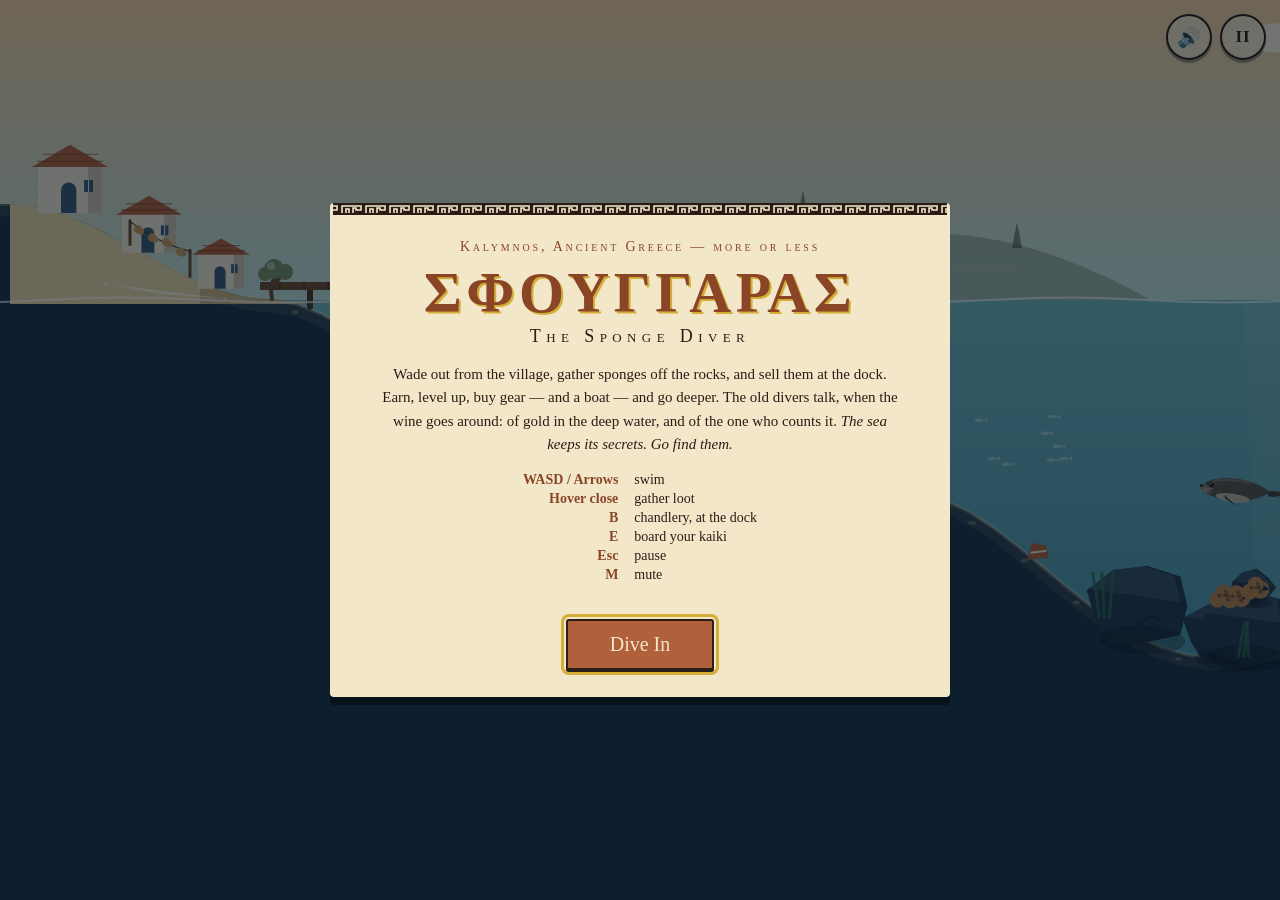
==== commit bf273d01: "more" ====
--- a/index.html
+++ b/index.html
@@ -9,7 +9,7 @@
 </head>
 <body>
 
-  <canvas id="sea"></canvas>
+  <canvas id="sea" tabindex="-1"></canvas>
 
   <!-- In-game HUD -->
   <div id="hud" class="hidden">
@@ -24,6 +24,7 @@
       </div>
       <div class="hud-stats">
         <span id="hud-depth">0 m</span>
+        <span id="hud-stones" class="hidden">🪨 0</span>
         <span id="hud-money">₯ 0</span>
       </div>
     </div>
@@ -49,6 +50,11 @@
   <button id="touch-temple" class="touch-btn hidden">🏛️ Temple</button>
   <button id="touch-boat" class="touch-btn hidden">⛵ Board</button>
   <button id="touch-forge" class="touch-btn hidden">🔥 Forge</button>
+  <button id="touch-shape" class="touch-btn hidden">🐬</button>
+  <button id="touch-town" class="touch-btn hidden">🏘️ Village</button>
+
+  <!-- Town parley box (filled by js/town.js) -->
+  <div id="town-dialog" class="hidden meander-top"></div>
 
   <!-- Catch sold tally -->
   <div id="tally" class="hidden meander-top"></div>
@@ -197,6 +203,7 @@
   <script src="js/shop.js"></script>
   <script src="js/temple.js"></script>
   <script src="js/forge.js"></script>
+  <script src="js/town.js"></script>
   <script src="js/main.js"></script>
 </body>
 </html>
--- a/style.css
+++ b/style.css
@@ -24,7 +24,7 @@
   -webkit-text-size-adjust: 100%;
 }
 
-#sea { position: fixed; inset: 0; display: block; touch-action: none; }
+#sea { position: fixed; inset: 0; display: block; touch-action: none; outline: none; }
 
 .hidden { display: none !important; }
 
@@ -268,6 +268,36 @@
 
 #tally .tally-note { margin-top: 6px; font-size: 12.5px; font-style: italic; text-align: center; color: var(--terracotta-dark); }
 
+/* ---------- Town parley box ---------- */
+
+#town-dialog {
+  position: fixed;
+  left: 50%;
+  bottom: 9%;
+  transform: translateX(-50%);
+  background: var(--cream);
+  border: 2px solid var(--ink);
+  border-radius: 3px;
+  padding: 14px 22px 16px;
+  min-width: 320px;
+  max-width: min(560px, 92vw);
+  z-index: 22;
+  box-shadow: 0 4px 0 rgba(0, 0, 0, 0.4);
+}
+
+#town-dialog h3 {
+  font-variant: small-caps;
+  letter-spacing: 0.1em;
+  margin-bottom: 6px;
+  color: var(--terracotta-dark);
+}
+
+#town-dialog .town-trade { font-size: 13px; color: var(--ink); opacity: 0.75; letter-spacing: 0.04em; }
+#town-dialog p { font-style: italic; font-size: 15px; margin-bottom: 12px; }
+#town-dialog .town-actions { display: flex; flex-wrap: wrap; gap: 8px; align-items: center; }
+#town-dialog .town-note { font-size: 12.5px; font-style: italic; opacity: 0.75; flex-basis: 100%; }
+#town-dialog .btn-quiet { opacity: 0.8; }
+
 /* ---------- Overlays ---------- */
 
 /* Every menu is one panel: pinned head, scrolling middle (.panel-scroll),
@@ -635,6 +665,15 @@
   font-size: 19px;
 }
 
+/* the shapeshift pill lives bottom-left, always at hand mid-swim */
+#touch-shape {
+  bottom: calc(64px + env(safe-area-inset-bottom));
+  left: max(18px, env(safe-area-inset-left));
+  width: 54px;
+  height: 54px;
+  font-size: 24px;
+}
+
 #touch-shop, #touch-temple, #touch-forge {
   bottom: calc(64px + env(safe-area-inset-bottom));
   left: 50%;
@@ -651,6 +690,22 @@
   font-size: 17px;
   padding: 12px 26px;
   white-space: nowrap;
+}
+
+/* the village pill: above the zone pills so both can show at the dock */
+#touch-town {
+  bottom: calc(180px + env(safe-area-inset-bottom));
+  left: 50%;
+  transform: translateX(-50%);
+  font-size: 17px;
+  padding: 12px 26px;
+  white-space: nowrap;
+}
+
+/* ashore, the parley box owns the bottom — the pill moves up top */
+#touch-town.in-town {
+  bottom: auto;
+  top: max(14px, env(safe-area-inset-top));
 }
 
 /* ---------- Small screens ---------- */
